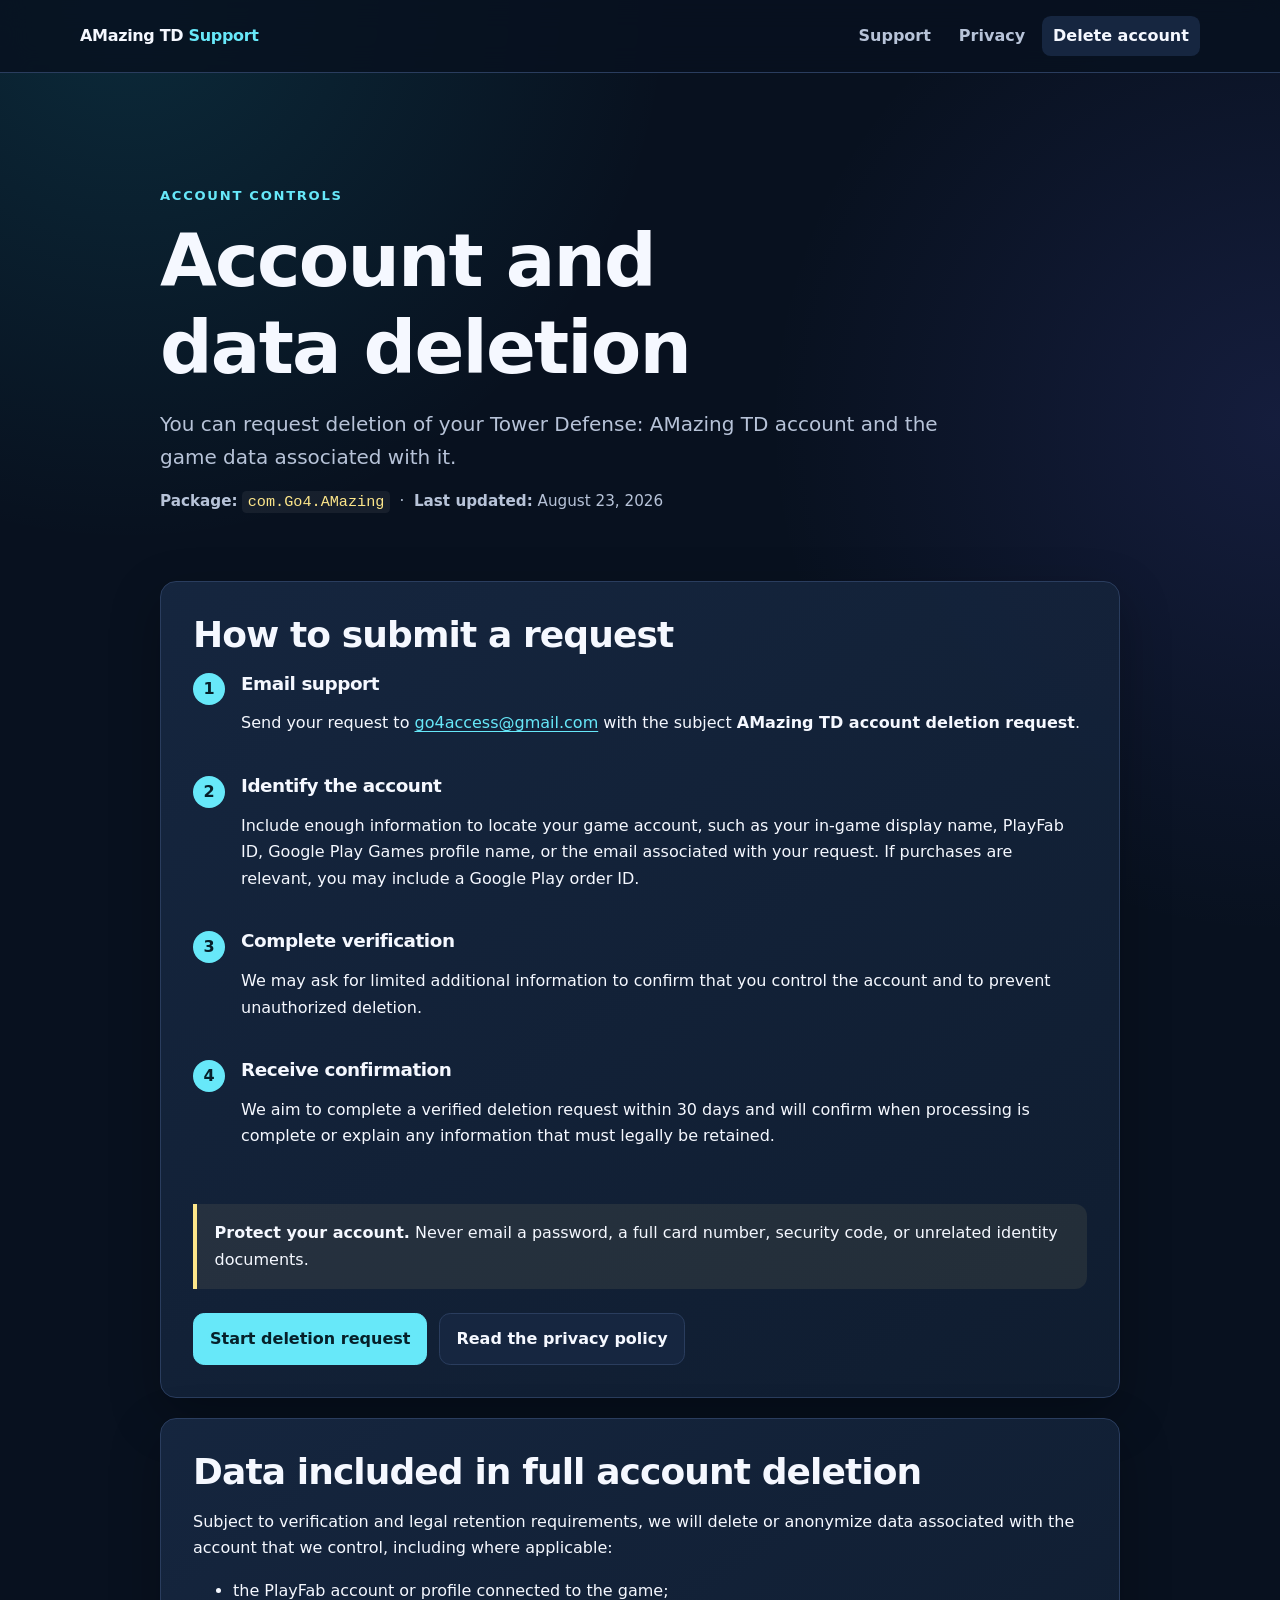
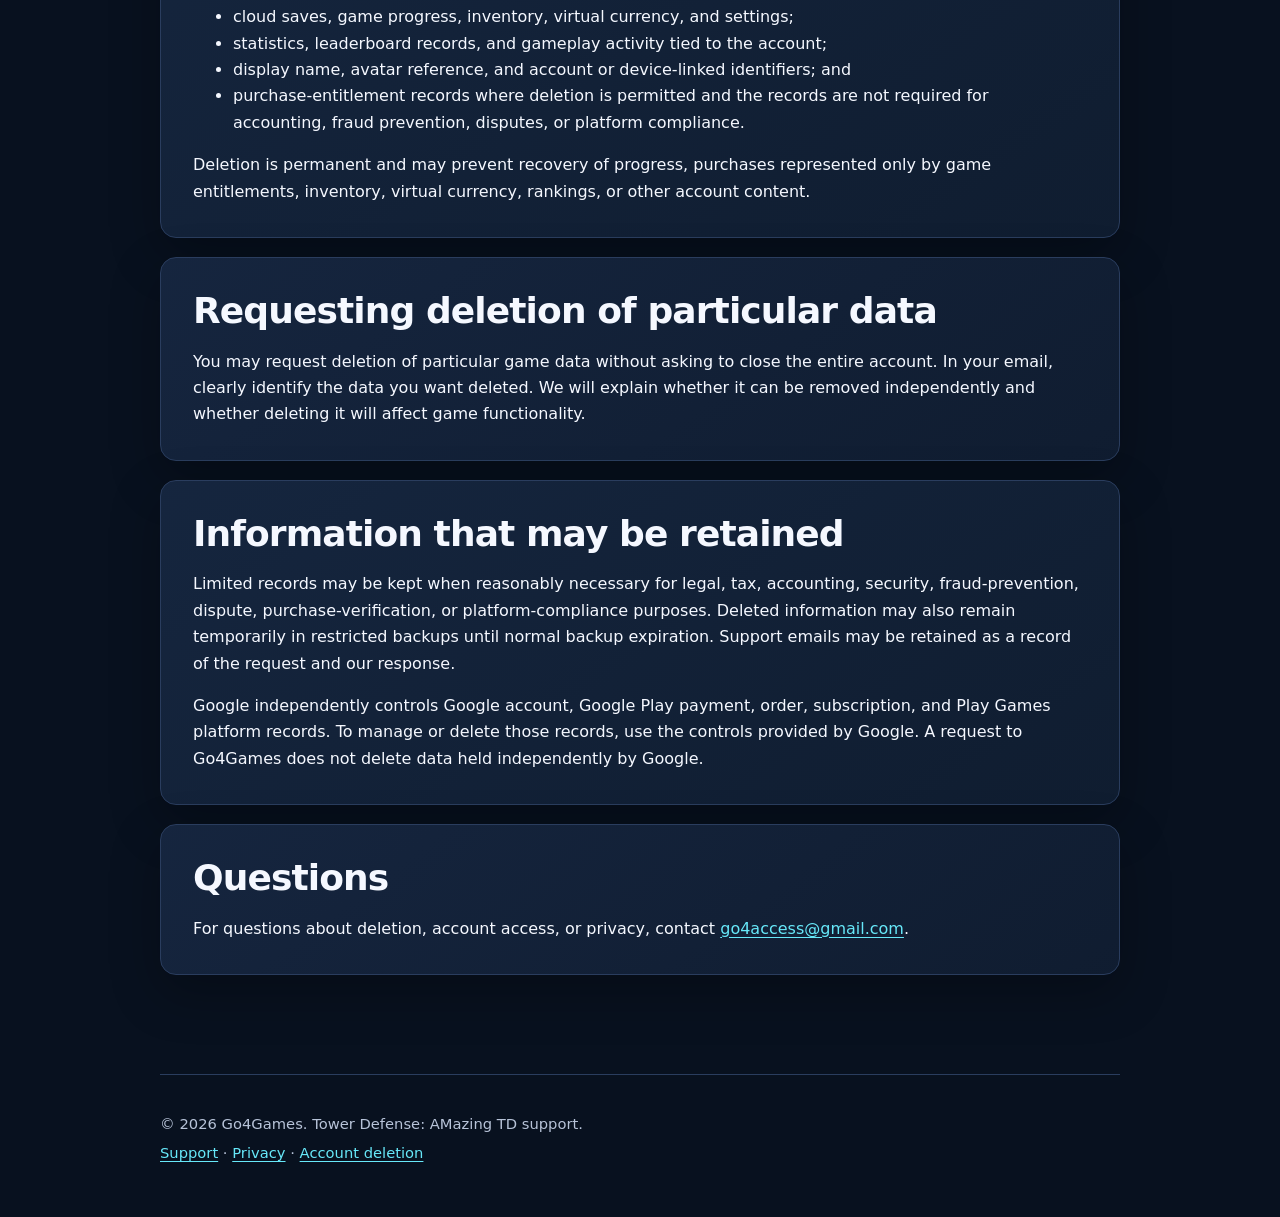
==== account-deletion.html @ 532c6f38 "Add dedicated AMazing TD account deletion page" ====
<!doctype html>
<html lang="en">
<head>
  <meta charset="utf-8">
  <meta name="viewport" content="width=device-width, initial-scale=1">
  <title>Account and Data Deletion — Tower Defense: AMazing TD</title>
  <meta name="description" content="How to request deletion of a Tower Defense: AMazing TD account and associated data.">
  <link rel="canonical" href="https://gabhook.github.io/amazing-td-support/account-deletion.html">
  <link rel="stylesheet" href="styles.css">
</head>
<body>
  <a class="skip-link" href="#content">Skip to content</a>
  <header class="site-header">
    <nav class="nav" aria-label="Primary navigation">
      <a class="brand" href="index.html">AMazing TD <span>Support</span></a>
      <div class="nav-links">
        <a href="index.html">Support</a>
        <a href="privacy.html">Privacy</a>
        <a href="account-deletion.html" aria-current="page">Delete account</a>
      </div>
    </nav>
  </header>

  <main id="content">
    <div class="hero">
      <p class="eyebrow">Account controls</p>
      <h1>Account and data deletion</h1>
      <p class="lede">You can request deletion of your Tower Defense: AMazing TD account and the game data associated with it.</p>
      <p class="meta"><strong>Package:</strong> <code>com.Go4.AMazing</code> &nbsp;·&nbsp; <strong>Last updated:</strong> August 23, 2026</p>
    </div>

    <section class="panel">
      <h2>How to submit a request</h2>
      <ol class="steps">
        <li>
          <h3>Email support</h3>
          <p>Send your request to <a href="mailto:go4access@gmail.com?subject=AMazing%20TD%20account%20deletion%20request">go4access@gmail.com</a> with the subject <strong>AMazing TD account deletion request</strong>.</p>
        </li>
        <li>
          <h3>Identify the account</h3>
          <p>Include enough information to locate your game account, such as your in-game display name, PlayFab ID, Google Play Games profile name, or the email associated with your request. If purchases are relevant, you may include a Google Play order ID.</p>
        </li>
        <li>
          <h3>Complete verification</h3>
          <p>We may ask for limited additional information to confirm that you control the account and to prevent unauthorized deletion.</p>
        </li>
        <li>
          <h3>Receive confirmation</h3>
          <p>We aim to complete a verified deletion request within 30 days and will confirm when processing is complete or explain any information that must legally be retained.</p>
        </li>
      </ol>
      <div class="notice warning">
        <strong>Protect your account.</strong> Never email a password, a full card number, security code, or unrelated identity documents.
      </div>
      <div class="button-row">
        <a class="button primary" href="mailto:go4access@gmail.com?subject=AMazing%20TD%20account%20deletion%20request">Start deletion request</a>
        <a class="button" href="privacy.html">Read the privacy policy</a>
      </div>
    </section>

    <section class="panel">
      <h2>Data included in full account deletion</h2>
      <p>Subject to verification and legal retention requirements, we will delete or anonymize data associated with the account that we control, including where applicable:</p>
      <ul>
        <li>the PlayFab account or profile connected to the game;</li>
        <li>cloud saves, game progress, inventory, virtual currency, and settings;</li>
        <li>statistics, leaderboard records, and gameplay activity tied to the account;</li>
        <li>display name, avatar reference, and account or device-linked identifiers; and</li>
        <li>purchase-entitlement records where deletion is permitted and the records are not required for accounting, fraud prevention, disputes, or platform compliance.</li>
      </ul>
      <p>Deletion is permanent and may prevent recovery of progress, purchases represented only by game entitlements, inventory, virtual currency, rankings, or other account content.</p>
    </section>

    <section class="panel">
      <h2>Requesting deletion of particular data</h2>
      <p>You may request deletion of particular game data without asking to close the entire account. In your email, clearly identify the data you want deleted. We will explain whether it can be removed independently and whether deleting it will affect game functionality.</p>
    </section>

    <section class="panel">
      <h2>Information that may be retained</h2>
      <p>Limited records may be kept when reasonably necessary for legal, tax, accounting, security, fraud-prevention, dispute, purchase-verification, or platform-compliance purposes. Deleted information may also remain temporarily in restricted backups until normal backup expiration. Support emails may be retained as a record of the request and our response.</p>
      <p>Google independently controls Google account, Google Play payment, order, subscription, and Play Games platform records. To manage or delete those records, use the controls provided by Google. A request to Go4Games does not delete data held independently by Google.</p>
    </section>

    <section class="panel">
      <h2>Questions</h2>
      <p>For questions about deletion, account access, or privacy, contact <a href="mailto:go4access@gmail.com">go4access@gmail.com</a>.</p>
    </section>
  </main>

  <footer class="site-footer">
    <p>© 2026 Go4Games. Tower Defense: AMazing TD support.</p>
    <p><a href="index.html">Support</a> · <a href="privacy.html">Privacy</a> · <a href="account-deletion.html">Account deletion</a></p>
  </footer>
</body>
</html>
---- styles.css ----
:root {
  --bg: #08111f;
  --surface: #101d31;
  --surface-2: #162640;
  --text: #f5f8ff;
  --muted: #b7c3d8;
  --accent: #67e8f9;
  --accent-strong: #22d3ee;
  --line: #2a3d5e;
  --success: #86efac;
  --warning: #fde68a;
  --shadow: 0 18px 50px rgba(0, 0, 0, .28);
  color-scheme: dark;
  font-family: Inter, ui-sans-serif, system-ui, -apple-system, BlinkMacSystemFont, "Segoe UI", sans-serif;
}

* { box-sizing: border-box; }
html { scroll-behavior: smooth; }
body {
  margin: 0;
  min-height: 100vh;
  background:
    radial-gradient(circle at 10% 0%, rgba(34, 211, 238, .13), transparent 34rem),
    radial-gradient(circle at 100% 15%, rgba(99, 102, 241, .14), transparent 32rem),
    var(--bg);
  color: var(--text);
  line-height: 1.65;
}

a { color: var(--accent); text-underline-offset: .2em; }
a:hover { color: #a5f3fc; }
a:focus-visible, button:focus-visible {
  outline: 3px solid var(--warning);
  outline-offset: 3px;
  border-radius: .25rem;
}

.skip-link {
  position: absolute;
  left: 1rem;
  top: -5rem;
  z-index: 100;
  background: var(--warning);
  color: #111827;
  padding: .7rem 1rem;
  border-radius: .5rem;
  font-weight: 800;
}
.skip-link:focus { top: 1rem; }

.site-header {
  border-bottom: 1px solid var(--line);
  background: rgba(8, 17, 31, .84);
  backdrop-filter: blur(14px);
  position: sticky;
  top: 0;
  z-index: 20;
}
.nav {
  width: min(1120px, calc(100% - 2rem));
  min-height: 4.5rem;
  margin: 0 auto;
  display: flex;
  align-items: center;
  justify-content: space-between;
  gap: 1rem;
}
.brand {
  color: var(--text);
  text-decoration: none;
  font-weight: 900;
  letter-spacing: -.02em;
}
.brand span { color: var(--accent); }
.nav-links { display: flex; flex-wrap: wrap; gap: .35rem; }
.nav-links a {
  color: var(--muted);
  text-decoration: none;
  padding: .45rem .7rem;
  border-radius: .55rem;
  font-weight: 700;
}
.nav-links a:hover, .nav-links a[aria-current="page"] {
  color: var(--text);
  background: var(--surface-2);
}

main, .site-footer {
  width: min(960px, calc(100% - 2rem));
  margin-inline: auto;
}
main { padding: 4rem 0 5rem; }

.hero {
  padding: 3rem 0 2rem;
  max-width: 780px;
}
.eyebrow {
  color: var(--accent);
  font-size: .82rem;
  font-weight: 900;
  letter-spacing: .13em;
  text-transform: uppercase;
  margin: 0 0 .7rem;
}
h1, h2, h3 {
  line-height: 1.18;
  letter-spacing: -.025em;
  text-wrap: balance;
}
h1 { font-size: clamp(2.45rem, 7vw, 4.6rem); margin: 0 0 1rem; }
h2 { font-size: clamp(1.55rem, 4vw, 2.25rem); margin: 0 0 1rem; }
h3 { font-size: 1.15rem; margin: 0 0 .55rem; }
.lede {
  color: var(--muted);
  font-size: clamp(1.05rem, 2vw, 1.25rem);
  max-width: 70ch;
  margin: 0;
}
.meta { color: var(--muted); font-size: .95rem; }

.grid {
  display: grid;
  grid-template-columns: repeat(3, 1fr);
  gap: 1rem;
  margin: 2rem 0;
}
.card, .panel {
  background: linear-gradient(145deg, rgba(22, 38, 64, .96), rgba(16, 29, 49, .96));
  border: 1px solid var(--line);
  border-radius: 1rem;
  box-shadow: var(--shadow);
}
.card {
  padding: 1.35rem;
  display: flex;
  flex-direction: column;
}
.card p { color: var(--muted); margin: 0 0 1.2rem; flex: 1; }
.card a.action {
  display: inline-flex;
  align-self: flex-start;
  color: #06202a;
  background: var(--accent);
  padding: .62rem .9rem;
  border-radius: .62rem;
  font-weight: 900;
  text-decoration: none;
}
.card a.action:hover { background: #a5f3fc; color: #06202a; }

.panel { padding: clamp(1.2rem, 4vw, 2rem); margin: 1.2rem 0; }
.panel > :first-child { margin-top: 0; }
.panel > :last-child { margin-bottom: 0; }
.notice {
  border-left: 4px solid var(--accent-strong);
  background: rgba(34, 211, 238, .08);
  padding: 1rem 1.1rem;
  border-radius: 0 .75rem .75rem 0;
}
.warning { border-left-color: var(--warning); background: rgba(253, 230, 138, .08); }

.button-row { display: flex; flex-wrap: wrap; gap: .75rem; margin-top: 1.5rem; }
.button {
  display: inline-flex;
  align-items: center;
  justify-content: center;
  border-radius: .7rem;
  padding: .75rem 1rem;
  font-weight: 900;
  text-decoration: none;
  border: 1px solid var(--line);
  color: var(--text);
  background: var(--surface-2);
}
.button.primary { color: #06202a; background: var(--accent); border-color: var(--accent); }
.button:hover { color: var(--text); border-color: var(--accent); }
.button.primary:hover { color: #06202a; background: #a5f3fc; }

.toc {
  columns: 2;
  column-gap: 2rem;
  padding-left: 1.25rem;
}
.toc li { break-inside: avoid; margin: .35rem 0; }
section[id] { scroll-margin-top: 6rem; }

.table-wrap { overflow-x: auto; border: 1px solid var(--line); border-radius: .8rem; }
table { width: 100%; border-collapse: collapse; min-width: 720px; }
th, td { text-align: left; vertical-align: top; padding: .9rem; border-bottom: 1px solid var(--line); }
th { color: var(--accent); background: var(--surface-2); }
tr:last-child td { border-bottom: 0; }
td ul { margin: 0; padding-left: 1.1rem; }

.steps { counter-reset: steps; list-style: none; padding: 0; }
.steps > li {
  position: relative;
  padding: 0 0 1.4rem 3rem;
  counter-increment: steps;
}
.steps > li::before {
  content: counter(steps);
  position: absolute;
  left: 0;
  top: .05rem;
  width: 2rem;
  height: 2rem;
  display: grid;
  place-items: center;
  border-radius: 50%;
  background: var(--accent);
  color: #06202a;
  font-weight: 900;
}
code {
  color: var(--warning);
  background: rgba(255, 255, 255, .06);
  padding: .12em .35em;
  border-radius: .3em;
}

.site-footer {
  color: var(--muted);
  border-top: 1px solid var(--line);
  padding: 2rem 0 3rem;
  font-size: .92rem;
}
.site-footer p { margin: .3rem 0; }

@media (max-width: 780px) {
  .grid { grid-template-columns: 1fr; }
  .nav { align-items: flex-start; padding: .8rem 0; flex-direction: column; }
  .toc { columns: 1; }
  main { padding-top: 2rem; }
}
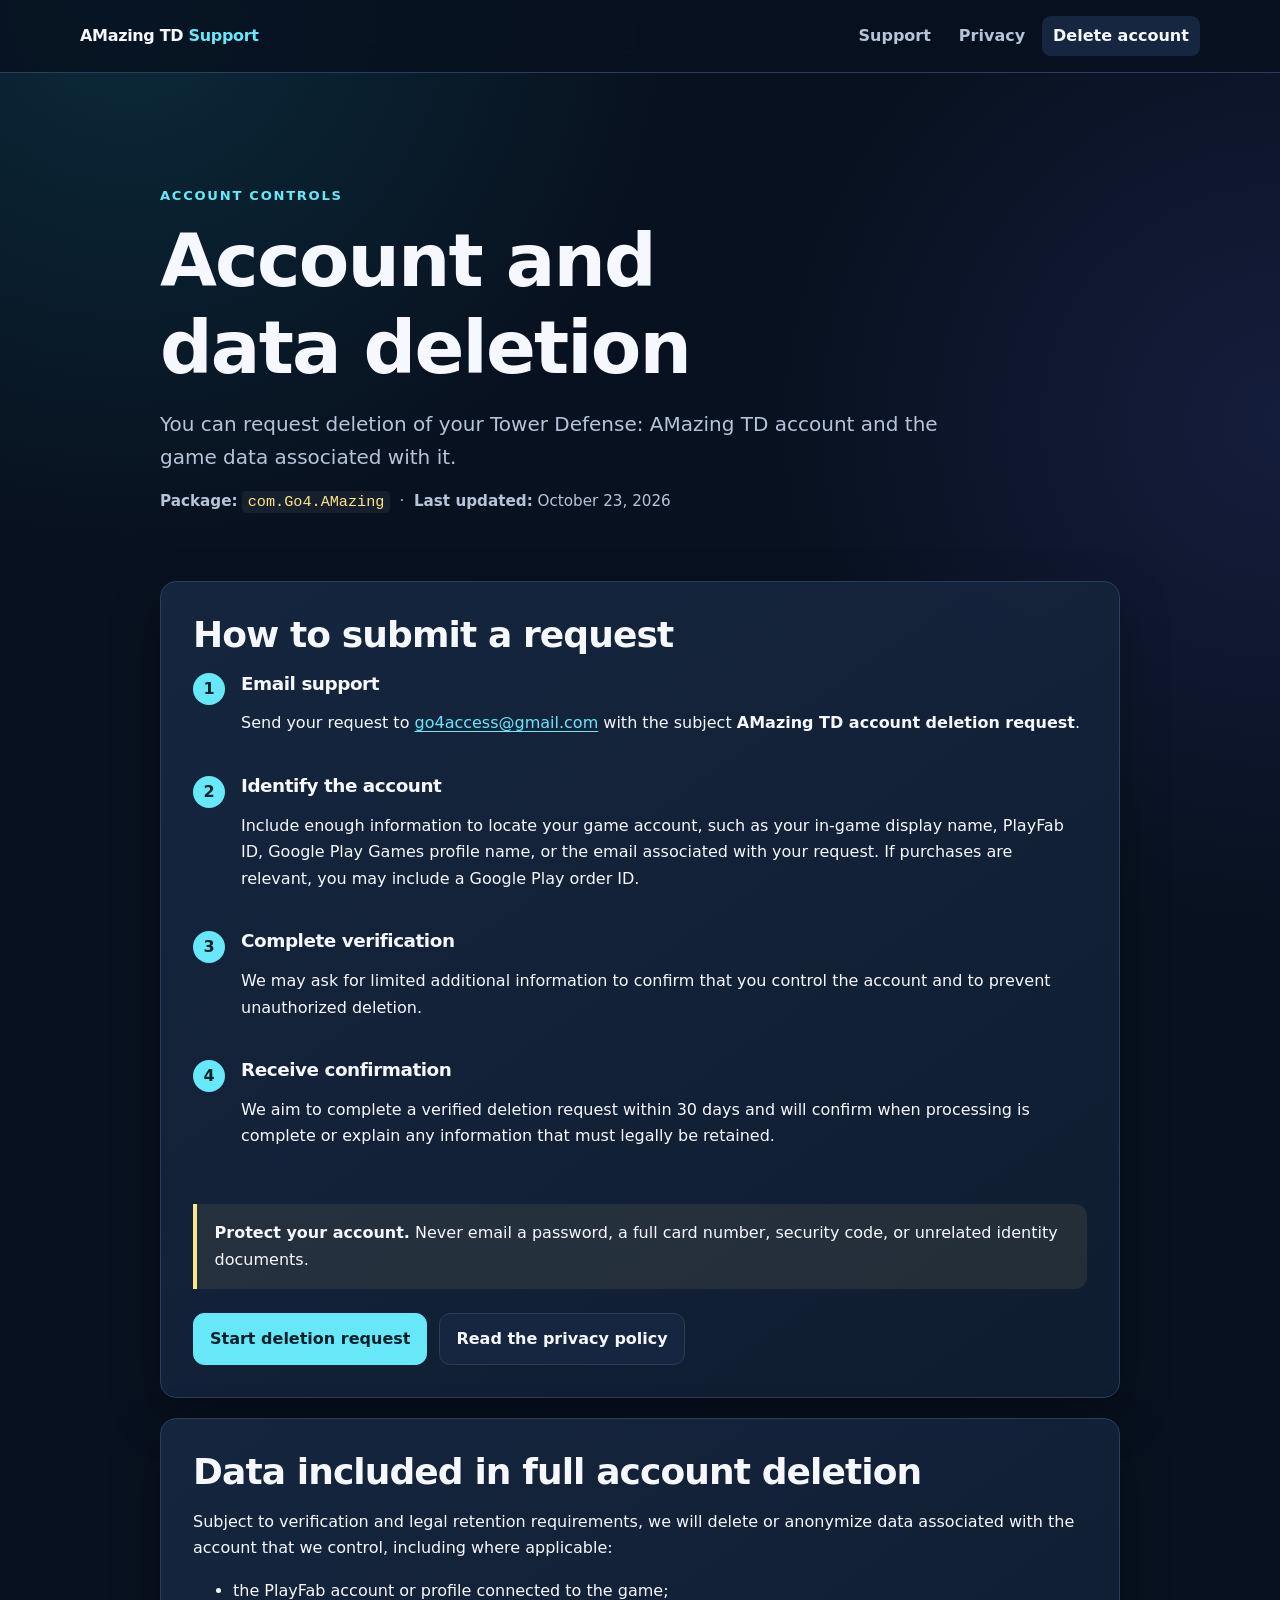
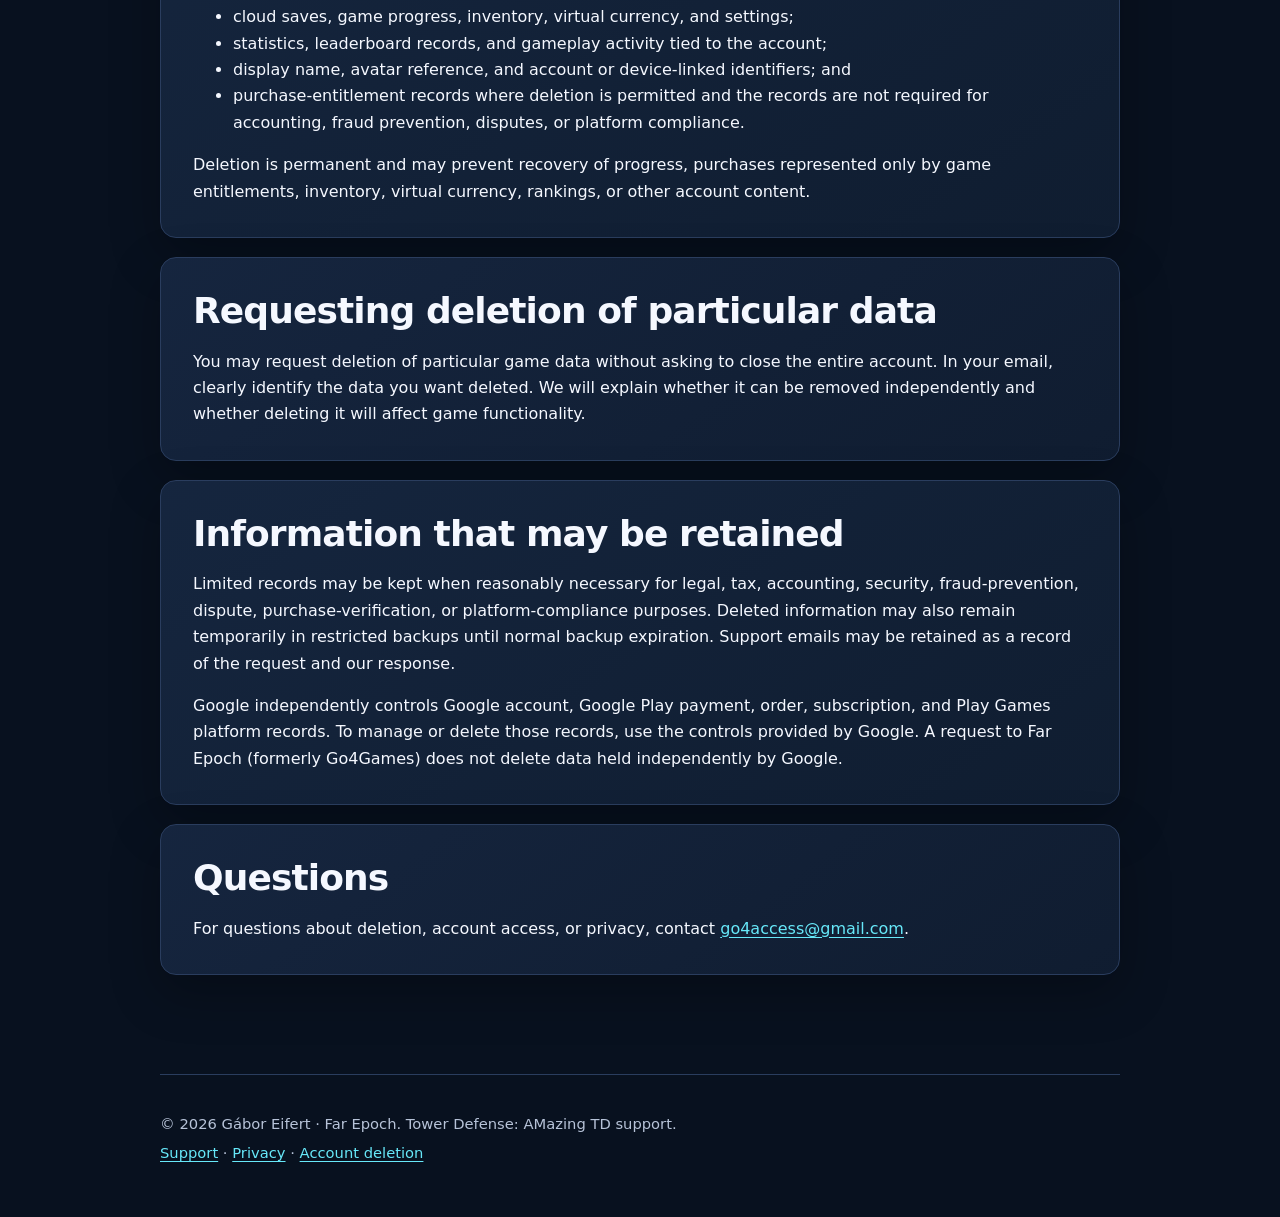
==== commit fe0ee38c: "Rebrand AMazing TD support publisher as Far Epoch" ====
--- a/account-deletion.html
+++ b/account-deletion.html
@@ -26,7 +26,7 @@
       <p class="eyebrow">Account controls</p>
       <h1>Account and data deletion</h1>
       <p class="lede">You can request deletion of your Tower Defense: AMazing TD account and the game data associated with it.</p>
-      <p class="meta"><strong>Package:</strong> <code>com.Go4.AMazing</code> &nbsp;·&nbsp; <strong>Last updated:</strong> August 23, 2026</p>
+      <p class="meta"><strong>Package:</strong> <code>com.Go4.AMazing</code> &nbsp;·&nbsp; <strong>Last updated:</strong> October 23, 2026</p>
     </div>
 
     <section class="panel">
@@ -79,7 +79,7 @@
     <section class="panel">
       <h2>Information that may be retained</h2>
       <p>Limited records may be kept when reasonably necessary for legal, tax, accounting, security, fraud-prevention, dispute, purchase-verification, or platform-compliance purposes. Deleted information may also remain temporarily in restricted backups until normal backup expiration. Support emails may be retained as a record of the request and our response.</p>
-      <p>Google independently controls Google account, Google Play payment, order, subscription, and Play Games platform records. To manage or delete those records, use the controls provided by Google. A request to Go4Games does not delete data held independently by Google.</p>
+      <p>Google independently controls Google account, Google Play payment, order, subscription, and Play Games platform records. To manage or delete those records, use the controls provided by Google. A request to Far Epoch (formerly Go4Games) does not delete data held independently by Google.</p>
     </section>
 
     <section class="panel">
@@ -89,7 +89,7 @@
   </main>
 
   <footer class="site-footer">
-    <p>© 2026 Go4Games. Tower Defense: AMazing TD support.</p>
+    <p>© 2026 Gábor Eifert · Far Epoch. Tower Defense: AMazing TD support.</p>
     <p><a href="index.html">Support</a> · <a href="privacy.html">Privacy</a> · <a href="account-deletion.html">Account deletion</a></p>
   </footer>
 </body>
